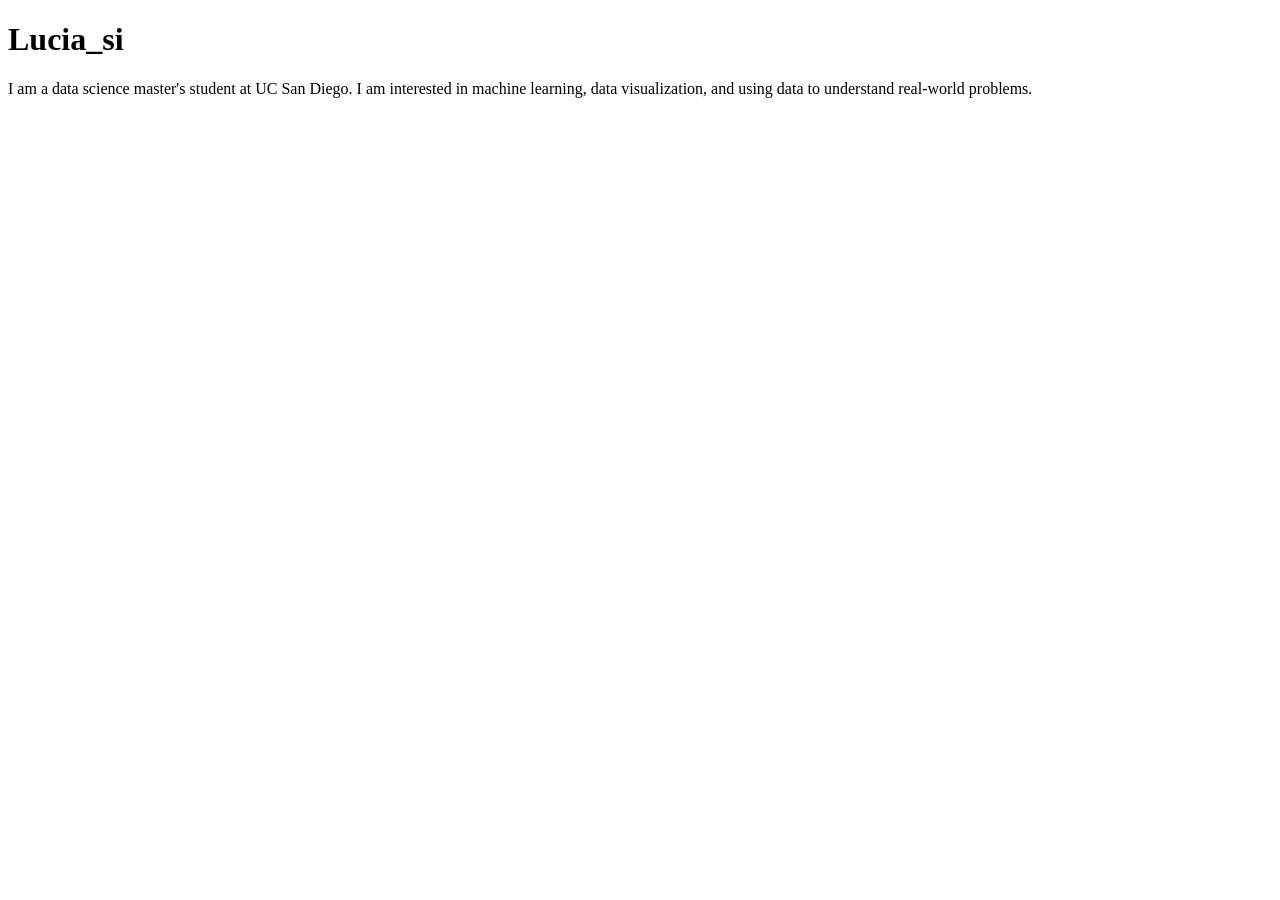
==== index.html @ 4c879012 "Create homepage" ====
<!DOCTYPE html>
<html lang="en">
<head>
    <meta charset="UTF-8">
    <meta name="viewport" content="width=device-width, initial-scale=1.0">
    <title>Lucia_si:Personal site and portfolio</title>
</head>
<body>
    <h1>Lucia_si</h1>

<p>
    I am a data science master's student at UC San Diego.
    I am interested in machine learning, data visualization,
    and using data to understand real-world problems.
</p>
</body>
</html>
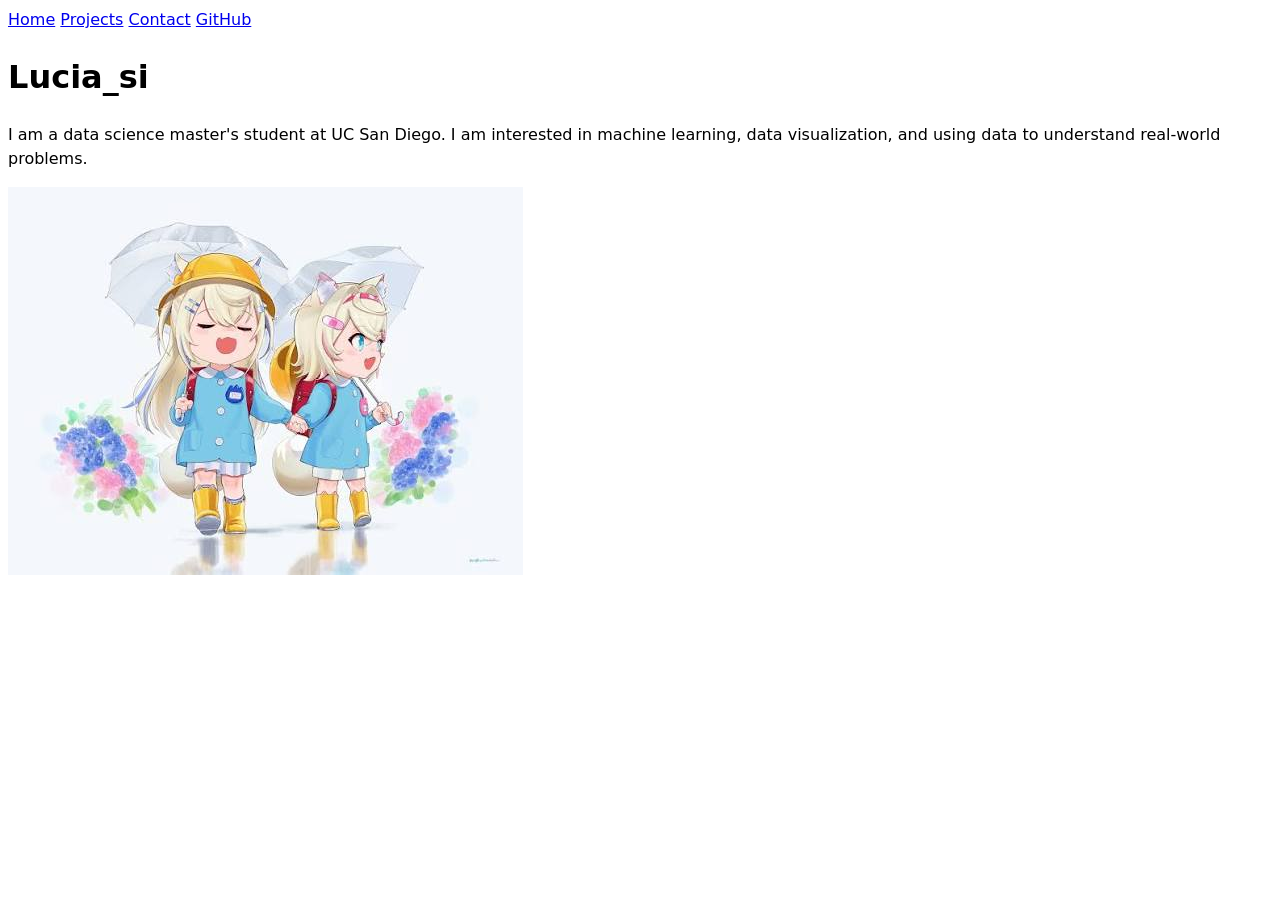
==== commit 6863acd4: "Add photo, styles, and navigation" ====
--- a/index.html
+++ b/index.html
@@ -4,14 +4,22 @@
     <meta charset="UTF-8">
     <meta name="viewport" content="width=device-width, initial-scale=1.0">
     <title>Lucia_si:Personal site and portfolio</title>
+    <link rel="stylesheet" href="style.css">
 </head>
 <body>
+    <nav>
+        <a href="./">Home</a>
+        <a href="projects/">Projects</a>
+        <a href="contact/">Contact</a>
+        <a href="https://github.com/xiaosiqaq-cjdl"
+            target="_blank" rel="noopener noreferrer">GitHub</a>
+    </nav>
     <h1>Lucia_si</h1>
 
 <p>
     I am a data science master's student at UC San Diego.
     I am interested in machine learning, data visualization,
     and using data to understand real-world problems.
-</p>
+</p><img src="images/Baobao.jpg" alt="Go sub them!!!!">
 </body>
 </html>
--- a/style.css
+++ b/style.css
@@ -0,0 +1,3 @@
+body {
+    font: 100%/1.5 system-ui;
+}
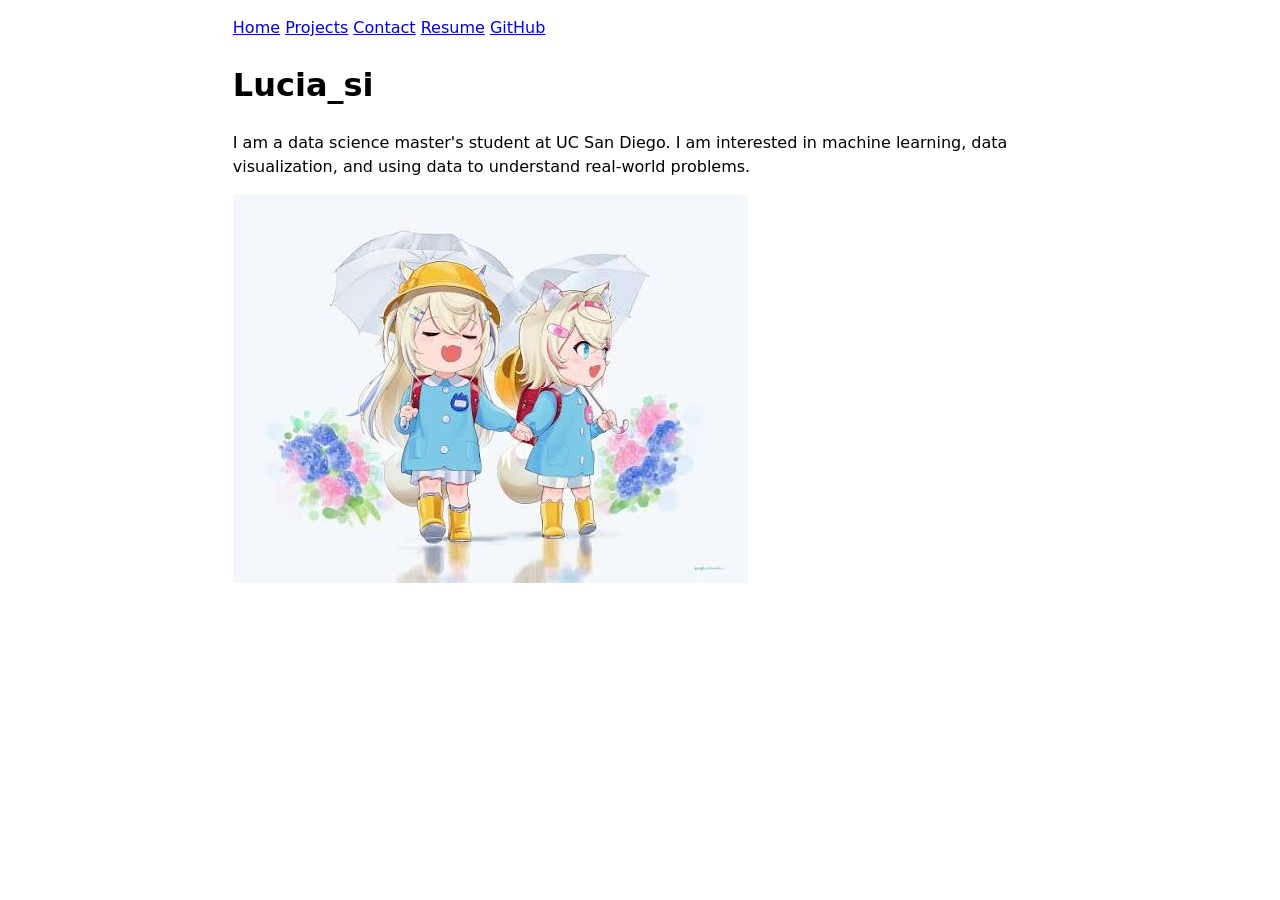
==== commit 67330806: "dd contact form and resume" ====
--- a/index.html
+++ b/index.html
@@ -11,6 +11,7 @@
         <a href="./">Home</a>
         <a href="projects/">Projects</a>
         <a href="contact/">Contact</a>
+        <a href="resume/">Resume</a>
         <a href="https://github.com/xiaosiqaq-cjdl"
             target="_blank" rel="noopener noreferrer">GitHub</a>
     </nav>
--- a/style.css
+++ b/style.css
@@ -1,3 +1,11 @@
 body {
     font: 100%/1.5 system-ui;
+    max-width: 80ch;
+    margin: 0 auto;
+    padding: 1rem;
+}
+
+img {
+    max-width: 100%;
+    height: auto;
 }
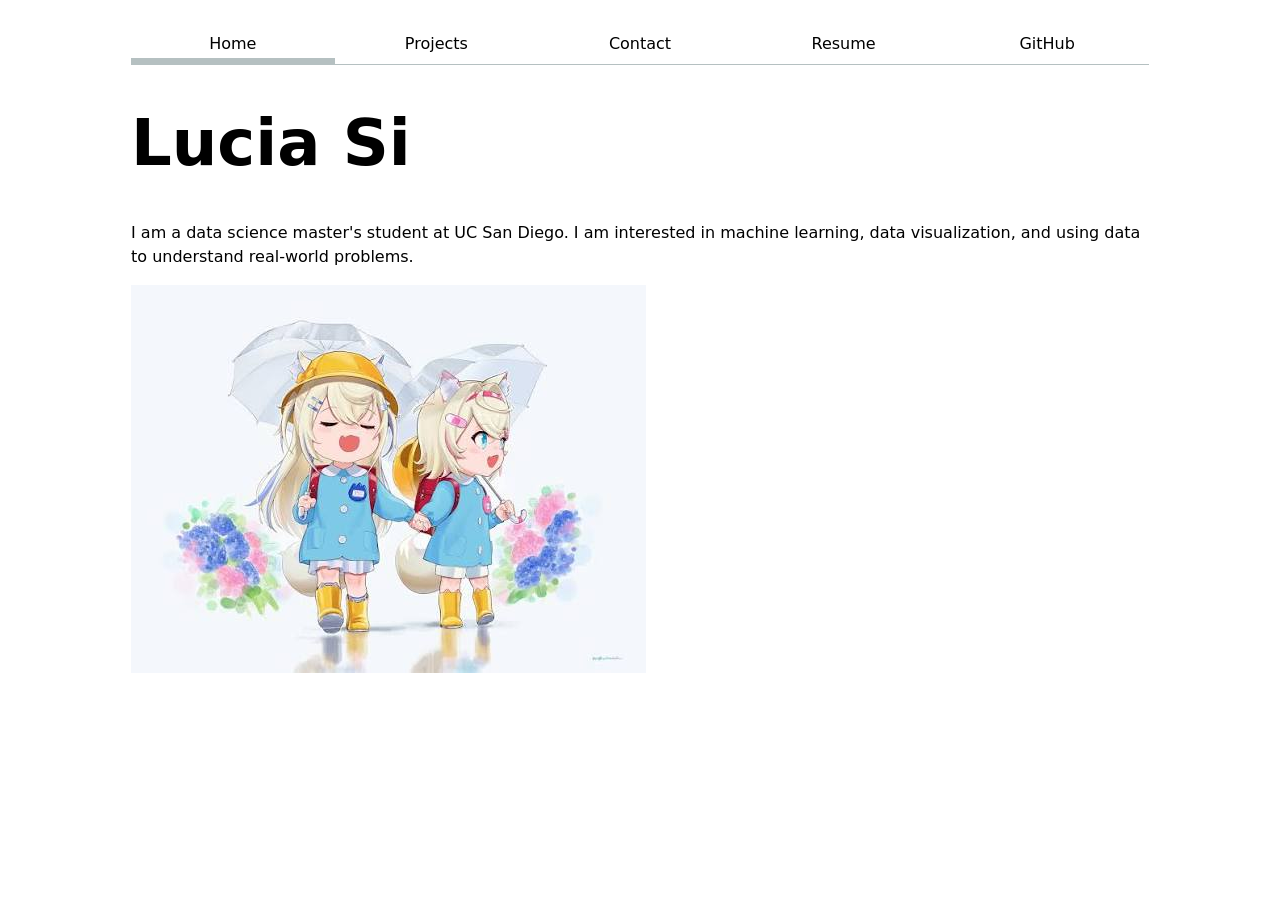
==== commit d0bb5ddf: "Complete Lab 2 CSS styling" ====
--- a/index.html
+++ b/index.html
@@ -3,19 +3,19 @@
 <head>
     <meta charset="UTF-8">
     <meta name="viewport" content="width=device-width, initial-scale=1.0">
-    <title>Lucia_si:Personal site and portfolio</title>
+    <title>Lucia Si: Personal site and portfolio</title>
     <link rel="stylesheet" href="style.css">
 </head>
 <body>
     <nav>
-        <a href="./">Home</a>
+        <a href="./" class="current">Home</a>
         <a href="projects/">Projects</a>
         <a href="contact/">Contact</a>
         <a href="resume/">Resume</a>
         <a href="https://github.com/xiaosiqaq-cjdl"
             target="_blank" rel="noopener noreferrer">GitHub</a>
     </nav>
-    <h1>Lucia_si</h1>
+    <h1>Lucia Si</h1>
 
 <p>
     I am a data science master's student at UC San Diego.
--- a/style.css
+++ b/style.css
@@ -1,11 +1,137 @@
+html{
+    --color-accent: oklch(70.188% 0.15761 352.647);
+    accent-color: var(--color-accent);
+}
 body {
     font: 100%/1.5 system-ui;
-    max-width: 80ch;
-    margin: 0 auto;
-    padding: 1rem;
+    max-width: 100ch;
+    margin-inline: auto;
+    padding: 1em;
 }
 
+nav ul,
+nav li {
+    display: contents;
+}
+nav {
+    display: flex;
+    margin-bottom: 1em;
+    border-bottom: 1px solid oklch(80% 3% 200);
+}
+nav a {
+    flex: 1;
+    text-decoration: none;
+    color: inherit;
+    text-align: center;
+    padding: 0.5em;
+}
 img {
     max-width: 100%;
     height: auto;
+}
+nav a.current {
+    border-bottom: 0.4em solid oklch(80% 3% 200);
+    padding-bottom: 0.1em;
+}
+
+nav a:hover {
+    border-bottom: 0.4em solid var(--color-accent);
+    padding-bottom: 0.1em;
+}
+
+input,
+textarea,
+button{
+    font: inherit;
+}
+
+form{
+    display: grid;
+    grid-template-columns: auto 1fr;
+    gap: 1em;
+}
+
+form label{
+    display: grid;
+    grid-template-columns: subgrid;
+    grid-column: 1 / -1;
+    align-items: center;
+}
+
+form button{
+    grid-column: 1 / -1;
+}
+
+
+.projects {
+    display: grid;
+    grid-template-columns: repeat(auto-fill, minmax(15em, 1fr));
+    gap: 1em;
+}
+
+.projects article {
+    display: grid;
+    grid-template-rows: subgrid;
+    grid-row: span 3;
+}
+
+.projects h2 {
+    margin: 0;
+}
+
+h1 {
+    font-size: 4em;
+}
+
+h1, h2, h3, h4, h5, h6 {
+    line-height: 1.1;
+    text-wrap: balance;
+}
+
+/* Resume page */
+
+.resume-page > p {
+    color: #777;
+    font-size: 1.2em;
+}
+
+.resume-page section {
+    margin-block: 2em;
+    padding: 1.5em;
+    background-color: #fff8fb;
+    border-left: 4px solid var(--color-accent);
+    border-radius: 8px;
+}
+
+.resume-page section h2 {
+    margin-top: 0;
+    margin-bottom: 1em;
+}
+
+.resume-page article {
+    margin-bottom: 1.5em;
+}
+
+.resume-page article:last-child {
+    margin-bottom: 0;
+}
+
+.resume-page h3 {
+    margin-bottom: 0.3em;
+}
+
+.resume-page article p {
+    margin-top: 0.3em;
+}
+
+.resume-page ul {
+    padding-left: 1.5em;
+}
+
+.resume-page li {
+    margin-block: 0.7em;
+}
+
+.resume-page li::marker {
+    color: var(--color-accent);
 }
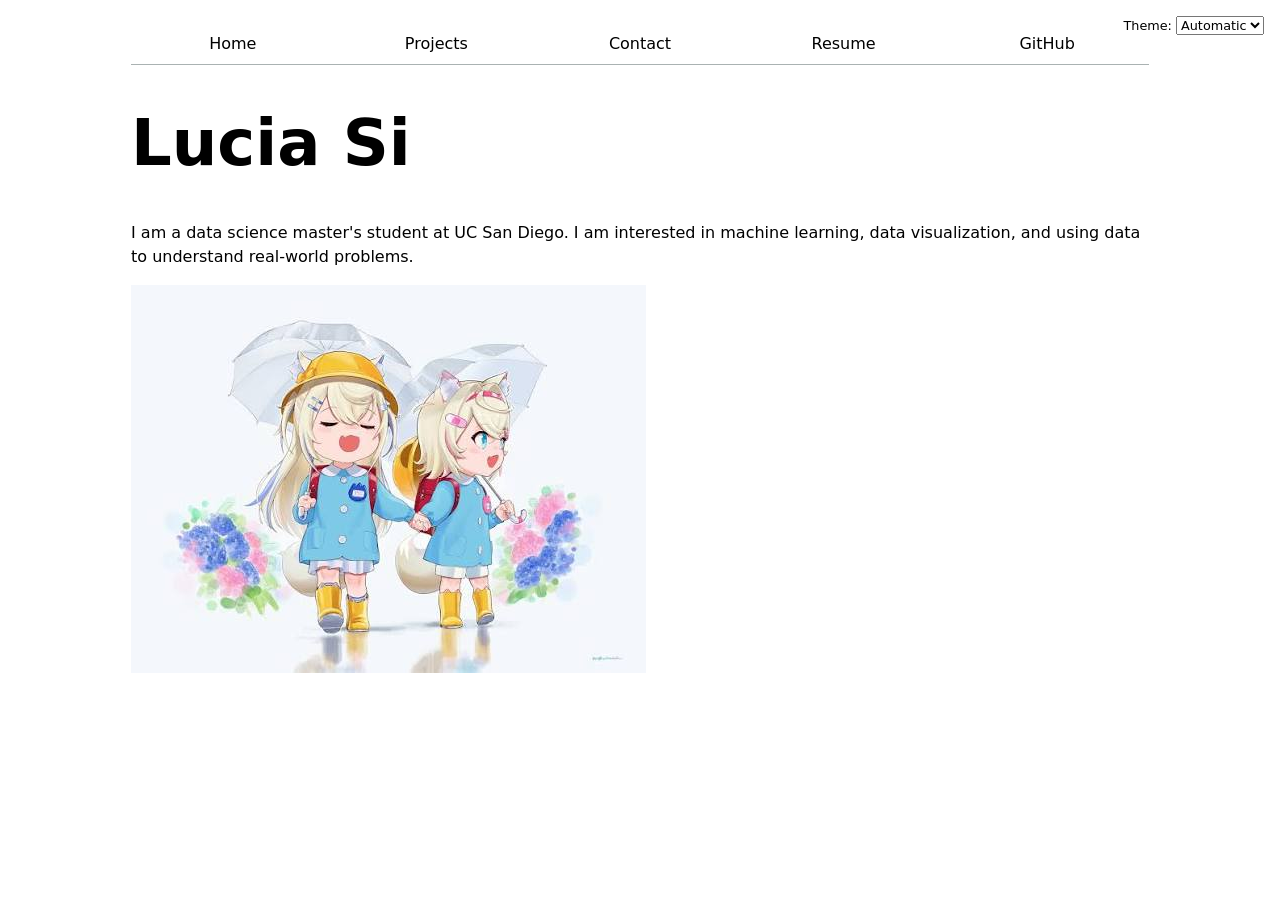
==== commit a2300b77: "Complete Lab 3 navigation and theme switching" ====
--- a/index.html
+++ b/index.html
@@ -1,20 +1,15 @@
 <!DOCTYPE html>
 <html lang="en">
+
 <head>
     <meta charset="UTF-8">
     <meta name="viewport" content="width=device-width, initial-scale=1.0">
     <title>Lucia Si: Personal site and portfolio</title>
     <link rel="stylesheet" href="style.css">
+    <script type="module" src="./global.js"></script>
 </head>
 <body>
-    <nav>
-        <a href="./" class="current">Home</a>
-        <a href="projects/">Projects</a>
-        <a href="contact/">Contact</a>
-        <a href="resume/">Resume</a>
-        <a href="https://github.com/xiaosiqaq-cjdl"
-            target="_blank" rel="noopener noreferrer">GitHub</a>
-    </nav>
+    
     <h1>Lucia Si</h1>
 
 <p>
--- a/style.css
+++ b/style.css
@@ -1,6 +1,8 @@
 html{
+    
     --color-accent: oklch(70.188% 0.15761 352.647);
     accent-color: var(--color-accent);
+    color-scheme: light dark;
 }
 body {
     font: 100%/1.5 system-ui;
@@ -16,7 +18,8 @@
 nav {
     display: flex;
     margin-bottom: 1em;
-    border-bottom: 1px solid oklch(80% 3% 200);
+    border-bottom: 1px solid var(--border-color);
+    --border-color: oklch(65% 3% 200 / 70%);
 }
 nav a {
     flex: 1;
@@ -30,7 +33,7 @@
     height: auto;
 }
 nav a.current {
-    border-bottom: 0.4em solid oklch(80% 3% 200);
+    border-bottom: 0.4em solid var(--border-color);
     padding-bottom: 0.1em;
 }
 
@@ -134,4 +137,15 @@
 
 .resume-page li::marker {
     color: var(--color-accent);
+}
+
+.color-scheme {
+    position: absolute;
+    top: 1rem;
+    right: 1rem;
+    font-size: 80%;
+}
+
+.color-scheme select {
+    font: inherit;
 }
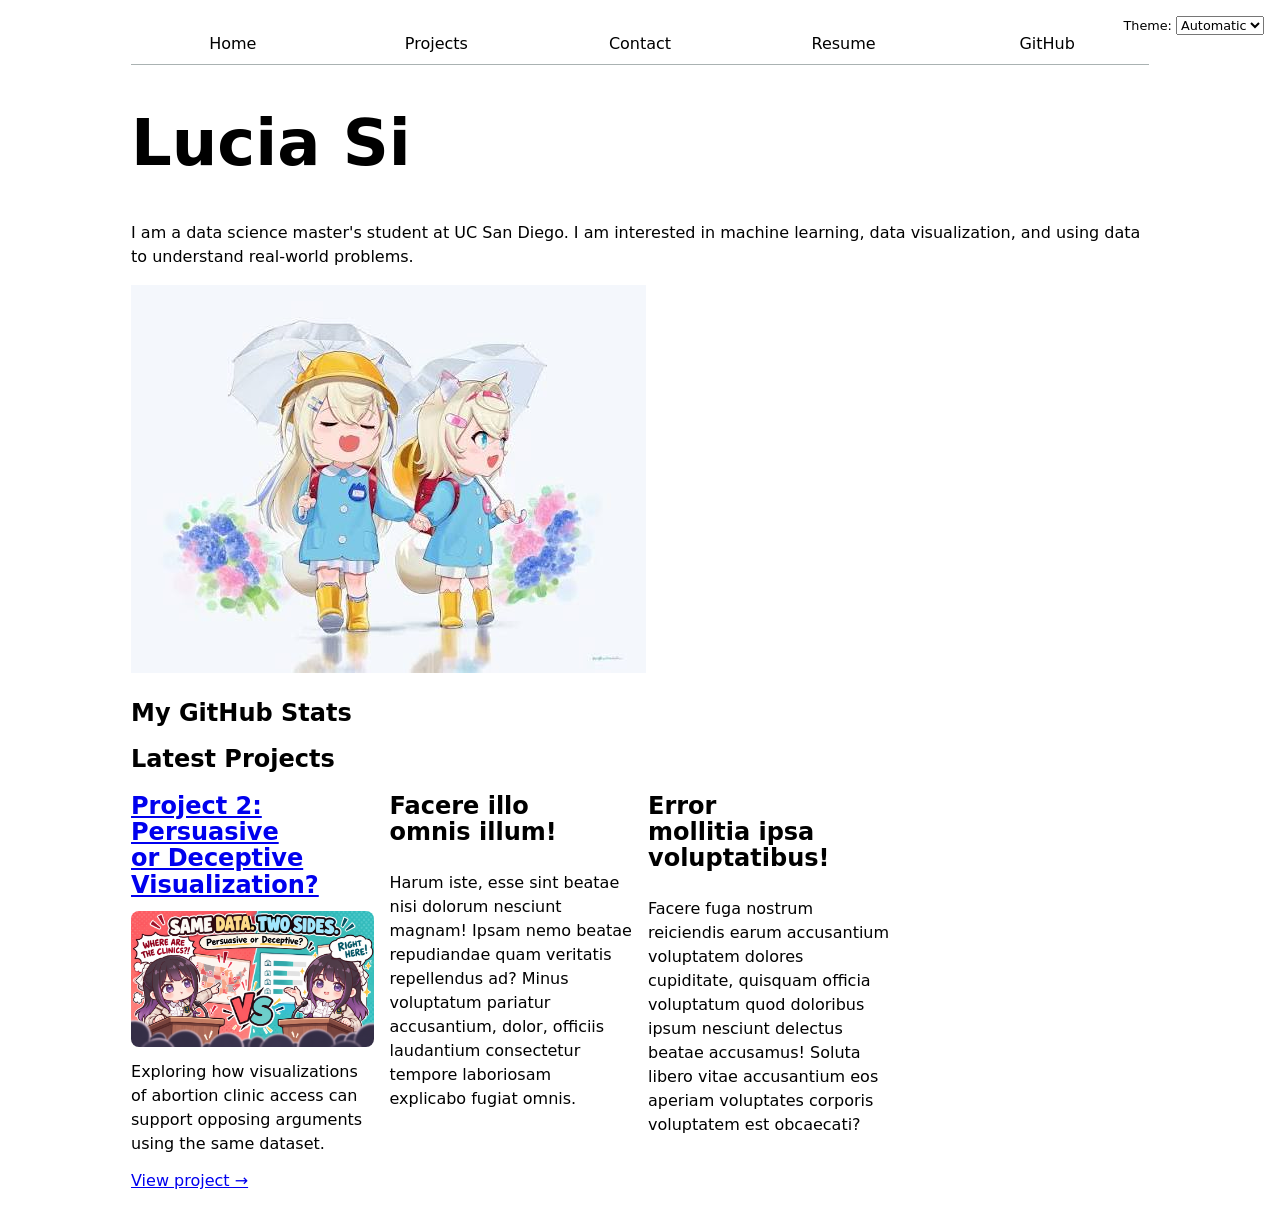
==== commit 7517beca: "Complete Lab 4 dynamic projects and GitHub stats" ====
--- a/index.html
+++ b/index.html
@@ -8,6 +8,7 @@
     <link rel="stylesheet" href="style.css">
     <script type="module" src="./global.js"></script>
 </head>
+
 <body>
     
     <h1>Lucia Si</h1>
@@ -17,5 +18,13 @@
     I am interested in machine learning, data visualization,
     and using data to understand real-world problems.
 </p><img src="images/Baobao.jpg" alt="Go sub them!!!!">
+
+<h2>My GitHub Stats</h2>
+<div id="profile-stats"></div>
+
+<h2>Latest Projects</h2>
+<div class="projects"></div>
+
+<script type="module" src="./index.js"></script>
 </body>
 </html>
--- a/style.css
+++ b/style.css
@@ -73,9 +73,24 @@
 }
 
 .projects article {
-    display: grid;
-    grid-template-rows: subgrid;
-    grid-row: span 3;
+    display: flex;
+    flex-direction: column;
+    gap: 0.8rem;
+}
+
+.projects article p {
+    margin: 0;
+}
+
+.projects article > a:last-child {
+    margin-top: auto;
+}
+
+.projects article img {
+    display: block;
+    width: 100%;
+    height: auto;
+    border-radius: 8px;
 }
 
 .projects h2 {
@@ -101,7 +116,7 @@
 .resume-page section {
     margin-block: 2em;
     padding: 1.5em;
-    background-color: #fff8fb;
+    background-color: color-mix(in oklch, var(--color-accent), canvas 95%);
     border-left: 4px solid var(--color-accent);
     border-radius: 8px;
 }
@@ -148,4 +163,22 @@
 
 .color-scheme select {
     font: inherit;
+}
+
+#profile-stats dl {
+  display: grid;
+  grid-template-columns: repeat(4, 1fr);
+  gap: 0.5rem;
+  text-align: center;
+}
+
+#profile-stats dt {
+  grid-row: 1;
+  font-weight: bold;
+}
+
+#profile-stats dd {
+  grid-row: 2;
+  margin: 0;
+  font-size: 2rem;
 }
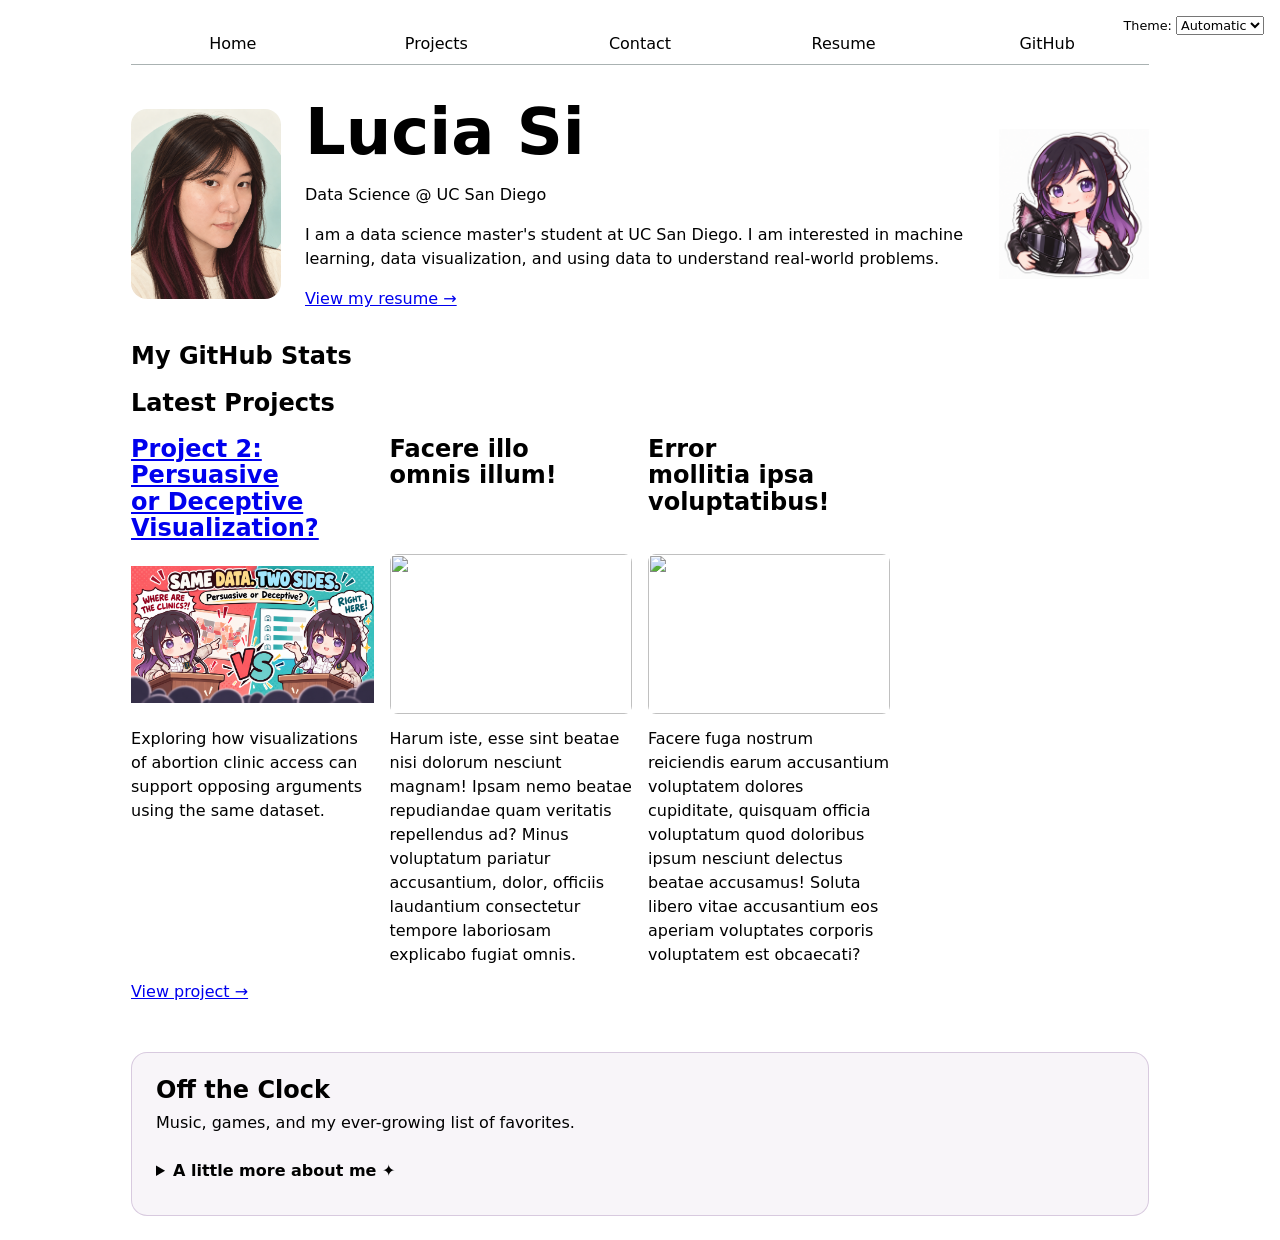
==== commit 470511f5: "little corner added" ====
--- a/index.html
+++ b/index.html
@@ -11,13 +11,31 @@
 
 <body>
     
+
+<section class="home-intro">
+  <img
+    class="home-photo"
+    src="./images/personal.png"
+    alt="Lucia Si"
+  >
+
+  <div class="home-bio">
     <h1>Lucia Si</h1>
+    <p class="home-subtitle">Data Science @ UC San Diego</p>
+    <p>
+      I am a data science master's student at UC San Diego.
+      I am interested in machine learning, data visualization,
+      and using data to understand real-world problems.
+    </p>
+    <a href="./resume/">View my resume →</a>
+  </div>
 
-<p>
-    I am a data science master's student at UC San Diego.
-    I am interested in machine learning, data visualization,
-    and using data to understand real-world problems.
-</p><img src="images/Baobao.jpg" alt="Go sub them!!!!">
+  <img
+    class="home-avatar"
+    src="./images/cat-helmet-side-bangs-avatar.png"
+    alt="Lucia's illustrated avatar with dark hair and purple highlights"
+  >
+</section>
 
 <h2>My GitHub Stats</h2>
 <div id="profile-stats"></div>
@@ -26,5 +44,23 @@
 <div class="projects"></div>
 
 <script type="module" src="./index.js"></script>
+
+<section class="personal-corner">
+  <h2>Off the Clock</h2>
+  <p>Music, games, and my ever-growing list of favorites.</p>
+
+  <details>
+    <summary>A little more about me ✦</summary>
+
+    <div class="corner-content">
+      <img
+        src="./images/bau-bau-six-person.png"
+        alt="An illustration celebrating my favorites"
+        loading="lazy"
+      >
+      <p>A small corner for the things that make me smile.</p>
+    </div>
+  </details>
+</section>
 </body>
 </html>
--- a/style.css
+++ b/style.css
@@ -181,4 +181,120 @@
   grid-row: 2;
   margin: 0;
   font-size: 2rem;
+}
+
+.home-intro {
+  display: grid;
+  grid-template-columns: 150px minmax(0, 1fr) 150px;
+  align-items: center;
+  gap: 24px;
+  margin-block: 32px;
+}
+
+.home-intro .home-photo,
+.home-intro .home-avatar {
+  display: block;
+  width: 150px;
+  max-width: 100%;
+  height: 190px;
+}
+
+.home-intro .home-photo {
+  object-fit: cover;
+  border-radius: 16px;
+}
+
+.home-intro .home-avatar {
+  object-fit: contain;
+}
+
+.home-bio h1 {
+  margin: 0 0 8px;
+}
+
+@media (max-width: 700px) {
+  .home-intro {
+    grid-template-columns: 1fr;
+    justify-items: center;
+    text-align: center;
+  }
+}
+
+.projects > article {
+  display: grid;
+  grid-template-rows: subgrid;
+  grid-row: span 4;
+  gap: 0.8rem;
+}
+
+.projects > article > h2 {
+  grid-row: 1;
+  margin: 0;
+}
+
+.projects > article > img,
+.projects > article > a:has(img) {
+  grid-row: 2;
+}
+
+.projects > article > p {
+  grid-row: 3;
+  margin: 0;
+}
+
+.projects > article > a:last-child:not(:has(img)) {
+  grid-row: 4;
+  margin-top: 0;
+}
+
+.projects > article > img,
+.projects > article > a > img {
+  display: block;
+  width: 100%;
+  height: 160px;
+  object-fit: contain;
+}
+
+.personal-corner {
+  margin-top: 3rem;
+  padding: 1.5rem;
+  border: 1px solid #9875aa55;
+  border-radius: 16px;
+  background: #9875aa12;
+}
+
+.personal-corner h2 {
+  margin: 0 0 0.5rem;
+}
+
+.personal-corner > p {
+  margin: 0 0 1rem;
+}
+
+.personal-corner summary {
+  cursor: pointer;
+  font-weight: 600;
+  padding-block: 0.5rem;
+}
+
+.personal-corner summary:hover {
+  text-decoration: underline;
+}
+
+.corner-content {
+  margin-top: 1rem;
+}
+
+.corner-content img {
+  display: block;
+  width: 100%;
+  max-width: 480px;
+  height: auto;
+  margin-inline: auto;
+  border-radius: 12px;
+}
+
+.corner-content p {
+  text-align: center;
+  font-size: 0.9rem;
 }
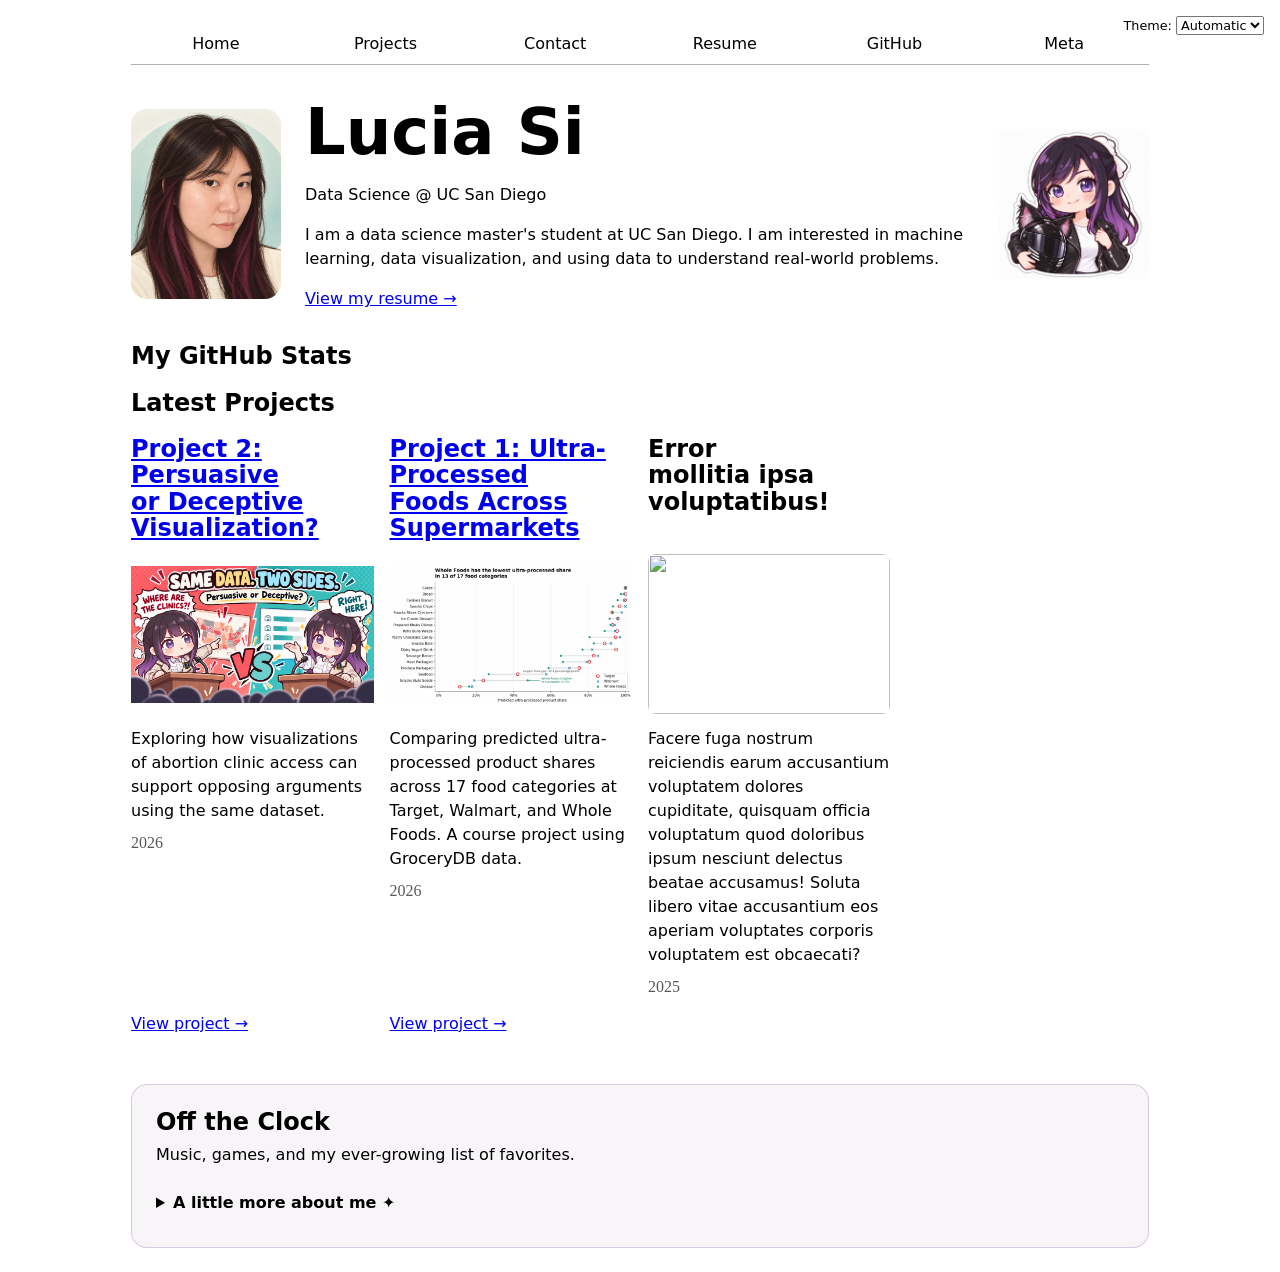
==== commit 846b7091: "Add Google Search Console verification" ====
--- a/index.html
+++ b/index.html
@@ -5,6 +5,7 @@
     <meta charset="UTF-8">
     <meta name="viewport" content="width=device-width, initial-scale=1.0">
     <title>Lucia Si: Personal site and portfolio</title>
+    <meta name="google-site-verification" content="Gq6FVOH9JucBawsLGkI2ngNaf9DbfFJ9hvIltUZksHE" />
     <link rel="stylesheet" href="style.css">
     <script type="module" src="./global.js"></script>
 </head>
--- a/style.css
+++ b/style.css
@@ -1,187 +1,87 @@
-html{
-    
-    --color-accent: oklch(70.188% 0.15761 352.647);
-    accent-color: var(--color-accent);
-    color-scheme: light dark;
-}
+/* ===== 全局与主题 ===== */
+
+html {
+  --color-accent: oklch(70.188% 0.15761 352.647);
+  accent-color: var(--color-accent);
+  color-scheme: light dark;
+}
+
 body {
-    font: 100%/1.5 system-ui;
-    max-width: 100ch;
-    margin-inline: auto;
-    padding: 1em;
+  font: 100%/1.5 system-ui;
+  max-width: 100ch;
+  margin-inline: auto;
+  padding: 1em;
+}
+
+h1 {
+  font-size: 4em;
+}
+
+h1,
+h2,
+h3,
+h4,
+h5,
+h6 {
+  line-height: 1.1;
+  text-wrap: balance;
+}
+
+img {
+  max-width: 100%;
+  height: auto;
+}
+
+input,
+textarea,
+button {
+  font: inherit;
+}
+
+/* ===== 导航与主题切换 ===== */
+
+nav {
+  --border-color: oklch(65% 3% 200 / 70%);
+  display: flex;
+  margin-bottom: 1em;
+  border-bottom: 1px solid var(--border-color);
 }
 
 nav ul,
 nav li {
-    display: contents;
-}
-nav {
-    display: flex;
-    margin-bottom: 1em;
-    border-bottom: 1px solid var(--border-color);
-    --border-color: oklch(65% 3% 200 / 70%);
-}
+  display: contents;
+}
+
 nav a {
-    flex: 1;
-    text-decoration: none;
-    color: inherit;
-    text-align: center;
-    padding: 0.5em;
-}
-img {
-    max-width: 100%;
-    height: auto;
-}
-nav a.current {
-    border-bottom: 0.4em solid var(--border-color);
-    padding-bottom: 0.1em;
-}
-
+  flex: 1;
+  padding: 0.5em;
+  color: inherit;
+  text-align: center;
+  text-decoration: none;
+}
+
+nav a.current,
 nav a:hover {
-    border-bottom: 0.4em solid var(--color-accent);
-    padding-bottom: 0.1em;
-}
-
-input,
-textarea,
-button{
-    font: inherit;
-}
-
-form{
-    display: grid;
-    grid-template-columns: auto 1fr;
-    gap: 1em;
-}
-
-form label{
-    display: grid;
-    grid-template-columns: subgrid;
-    grid-column: 1 / -1;
-    align-items: center;
-}
-
-form button{
-    grid-column: 1 / -1;
-}
-
-
-.projects {
-    display: grid;
-    grid-template-columns: repeat(auto-fill, minmax(15em, 1fr));
-    gap: 1em;
-}
-
-.projects article {
-    display: flex;
-    flex-direction: column;
-    gap: 0.8rem;
-}
-
-.projects article p {
-    margin: 0;
-}
-
-.projects article > a:last-child {
-    margin-top: auto;
-}
-
-.projects article img {
-    display: block;
-    width: 100%;
-    height: auto;
-    border-radius: 8px;
-}
-
-.projects h2 {
-    margin: 0;
-}
-
-h1 {
-    font-size: 4em;
-}
-
-h1, h2, h3, h4, h5, h6 {
-    line-height: 1.1;
-    text-wrap: balance;
-}
-
-/* Resume page */
-
-.resume-page > p {
-    color: #777;
-    font-size: 1.2em;
-}
-
-.resume-page section {
-    margin-block: 2em;
-    padding: 1.5em;
-    background-color: color-mix(in oklch, var(--color-accent), canvas 95%);
-    border-left: 4px solid var(--color-accent);
-    border-radius: 8px;
-}
-
-.resume-page section h2 {
-    margin-top: 0;
-    margin-bottom: 1em;
-}
-
-.resume-page article {
-    margin-bottom: 1.5em;
-}
-
-.resume-page article:last-child {
-    margin-bottom: 0;
-}
-
-.resume-page h3 {
-    margin-bottom: 0.3em;
-}
-
-.resume-page article p {
-    margin-top: 0.3em;
-}
-
-.resume-page ul {
-    padding-left: 1.5em;
-}
-
-.resume-page li {
-    margin-block: 0.7em;
-}
-
-.resume-page li::marker {
-    color: var(--color-accent);
+  padding-bottom: 0.1em;
+  border-bottom: 0.4em solid var(--border-color);
+}
+
+nav a:hover {
+  border-bottom-color: var(--color-accent);
 }
 
 .color-scheme {
-    position: absolute;
-    top: 1rem;
-    right: 1rem;
-    font-size: 80%;
+  position: absolute;
+  top: 1rem;
+  right: 1rem;
+  font-size: 80%;
 }
 
 .color-scheme select {
-    font: inherit;
-}
-
-#profile-stats dl {
-  display: grid;
-  grid-template-columns: repeat(4, 1fr);
-  gap: 0.5rem;
-  text-align: center;
-}
-
-#profile-stats dt {
-  grid-row: 1;
-  font-weight: bold;
-}
-
-#profile-stats dd {
-  grid-row: 2;
-  margin: 0;
-  font-size: 2rem;
-}
+  font: inherit;
+}
+
+/* ===== 首页：照片、自我介绍与虚拟形象 ===== */
 
 .home-intro {
   display: grid;
@@ -212,48 +112,88 @@
   margin: 0 0 8px;
 }
 
-@media (max-width: 700px) {
-  .home-intro {
-    grid-template-columns: 1fr;
-    justify-items: center;
-    text-align: center;
-  }
-}
-
-.projects > article {
+/* ===== 首页：GitHub 统计 ===== */
+
+#profile-stats dl {
+  display: grid;
+  grid-template-columns: repeat(4, 1fr);
+  gap: 0.5rem;
+  text-align: center;
+}
+
+#profile-stats dt {
+  grid-row: 1;
+  font-weight: bold;
+}
+
+#profile-stats dd {
+  grid-row: 2;
+  margin: 0;
+  font-size: 2rem;
+}
+
+/* ===== 项目卡片：首页与 Projects 页共用 ===== */
+
+.projects {
+  display: grid;
+  grid-template-columns: repeat(auto-fill, minmax(15em, 1fr));
+  gap: 1em;
+}
+
+.projects>article {
   display: grid;
   grid-template-rows: subgrid;
   grid-row: span 4;
   gap: 0.8rem;
 }
 
-.projects > article > h2 {
+/* 第一行：标题 */
+.projects>article>h2 {
   grid-row: 1;
   margin: 0;
 }
 
-.projects > article > img,
-.projects > article > a:has(img) {
+/* 第二行：封面或包住封面的链接 */
+.projects>article>img,
+.projects>article>a:has(img) {
   grid-row: 2;
 }
 
-.projects > article > p {
-  grid-row: 3;
-  margin: 0;
-}
-
-.projects > article > a:last-child:not(:has(img)) {
-  grid-row: 4;
-  margin-top: 0;
-}
-
-.projects > article > img,
-.projects > article > a > img {
+.projects>article>img,
+.projects>article>a>img {
   display: block;
   width: 100%;
   height: 160px;
   object-fit: contain;
-}
+  border-radius: 8px;
+}
+
+/* 第三行：描述和年份，同时兼容旧版直接使用 p 的卡片 */
+.projects>article>p,
+.projects>article>.project-details {
+  grid-row: 3;
+}
+
+.projects article p,
+.project-details p {
+  margin: 0;
+}
+
+.project-details .project-year {
+  margin-top: 0.5em;
+  font-family: Baskerville, Georgia, serif;
+  font-variant-numeric: oldstyle-nums;
+  color: inherit;
+  opacity: 0.65;
+}
+
+/* 第四行：项目入口 */
+.projects>article>a:last-child:not(:has(img)) {
+  grid-row: 4;
+  margin-top: 0;
+}
+
+/* ===== 首页：个人兴趣角落 ===== */
 
 .personal-corner {
   margin-top: 3rem;
@@ -267,7 +207,7 @@
   margin: 0 0 0.5rem;
 }
 
-.personal-corner > p {
+.personal-corner>p {
   margin: 0 0 1rem;
 }
 
@@ -297,4 +237,238 @@
 .corner-content p {
   text-align: center;
   font-size: 0.9rem;
+}
+
+/* ===== 联系表单 ===== */
+
+form {
+  display: grid;
+  grid-template-columns: auto 1fr;
+  gap: 1em;
+}
+
+form label {
+  display: grid;
+  grid-template-columns: subgrid;
+  grid-column: 1 / -1;
+  align-items: center;
+}
+
+form button {
+  grid-column: 1 / -1;
+}
+
+/* ===== 简历页面 ===== */
+
+.resume-page>p {
+  color: #777;
+  font-size: 1.2em;
+}
+
+.resume-page section {
+  margin-block: 2em;
+  padding: 1.5em;
+  background-color: color-mix(in oklch,
+      var(--color-accent),
+      canvas 95%);
+  border-left: 4px solid var(--color-accent);
+  border-radius: 8px;
+}
+
+.resume-page section h2 {
+  margin-top: 0;
+  margin-bottom: 1em;
+}
+
+.resume-page article {
+  margin-bottom: 1.5em;
+}
+
+.resume-page article:last-child {
+  margin-bottom: 0;
+}
+
+.resume-page h3 {
+  margin-bottom: 0.3em;
+}
+
+.resume-page article p {
+  margin-top: 0.3em;
+}
+
+.resume-page ul {
+  padding-left: 1.5em;
+}
+
+.resume-page li {
+  margin-block: 0.7em;
+}
+
+.resume-page li::marker {
+  color: var(--color-accent);
+}
+
+/* ===== Projects：年份饼图与图例 ===== */
+.searchBar {
+  display: block;
+  box-sizing: border-box;
+  width: 100%;
+  margin-block: 1rem 2rem;
+  padding: 0.75rem 1rem;
+  border: 1px solid #8888;
+  border-radius: 8px;
+  background: Canvas;
+  color: CanvasText;
+}
+
+.searchBar:focus-visible {
+  outline: 2px solid var(--color-accent);
+  outline-offset: 2px;
+}
+
+.projects-summary {
+  display: flex;
+  flex-wrap: wrap;
+  align-items: center;
+  gap: 2rem;
+  margin-block: 2rem;
+}
+
+#projects-pie-plot {
+  display: block;
+  width: 18rem;
+  max-width: 100%;
+  flex: 0 1 18rem;
+  overflow: visible;
+}
+
+#projects-pie-plot path {
+  stroke: Canvas;
+  stroke-width: 0.5;
+}
+
+.projects-legend {
+  display: grid;
+  grid-template-columns: repeat(auto-fit, minmax(8rem, 1fr));
+  flex: 1 1 15rem;
+  gap: 1rem;
+  margin: 0;
+  padding: 1rem;
+  list-style: none;
+  border: 1px solid #8885;
+  border-radius: 8px;
+}
+
+.projects-legend li {
+  display: flex;
+  align-items: center;
+  gap: 0.5rem;
+}
+
+.projects-legend .swatch {
+  display: inline-block;
+  width: 1rem;
+  height: 1rem;
+  flex-shrink: 0;
+  border-radius: 3px;
+}
+#projects-pie-plot path {
+  cursor: pointer;
+  transition: opacity 180ms ease, stroke-width 180ms ease;
+}
+
+#projects-pie-plot path.is-muted {
+  opacity: 0.35;
+}
+
+#projects-pie-plot path.is-selected {
+  stroke: CanvasText;
+  stroke-width: 1.2;
+}
+
+#projects-pie-plot:has(path:hover) path:not(:hover) {
+  opacity: 0.25;
+}
+
+#projects-pie-plot path:hover {
+  opacity: 1;
+}
+
+/* 点击筛选 */
+.projects-legend .legend-button {
+  display: flex;
+  align-items: center;
+  gap: 0.5rem;
+  width: 100%;
+  padding: 0.5rem;
+  border: 1px solid transparent;
+  border-radius: 6px;
+  background: transparent;
+  color: inherit;
+  text-align: left;
+  cursor: pointer;
+}
+
+.projects-legend .legend-button:hover {
+  background: color-mix(in oklch, var(--color-accent), Canvas 88%);
+}
+
+.projects-legend .legend-button.is-selected {
+  border-color: var(--color-accent);
+  background: color-mix(in oklch, var(--color-accent), Canvas 80%);
+  font-weight: 700;
+}
+
+.projects-legend .legend-button:focus-visible {
+  outline: 2px solid var(--color-accent);
+  outline-offset: 2px;
+}
+
+/* ===== 小屏幕布局 ===== */
+
+@media (max-width: 700px) {
+  .home-intro {
+    grid-template-columns: 1fr;
+    justify-items: center;
+    text-align: center;
+  }
+}
+
+#commit-tooltip {
+  position: fixed;
+  z-index: 1000;
+  pointer-events: none;
+  padding: 10px 14px;
+  border: 1px solid #bbb;
+  border-radius: 8px;
+  background: Canvas;
+  color: CanvasText;
+  box-shadow: 0 4px 12px rgb(0 0 0 / 15%);
+  font-size: 14px;
+  white-space: pre-line;
+}
+
+#stats {
+  display: flex;
+  flex-wrap: wrap;
+  gap: 12px 24px;
+  margin-block: 20px;
+}
+
+#stats p {
+  margin: 0;
+  padding: 12px 16px;
+  background: color-mix(in srgb, currentColor 5%, Canvas);
+  border: 1px solid color-mix(in srgb, currentColor 20%, Canvas);
+  border-radius: 8px;
+}
+
+#language-breakdown {
+  display: flex;
+  flex-wrap: wrap;
+  gap: 8px 16px;
+}
+
+#language-breakdown p {
+  margin: 0;
 }
